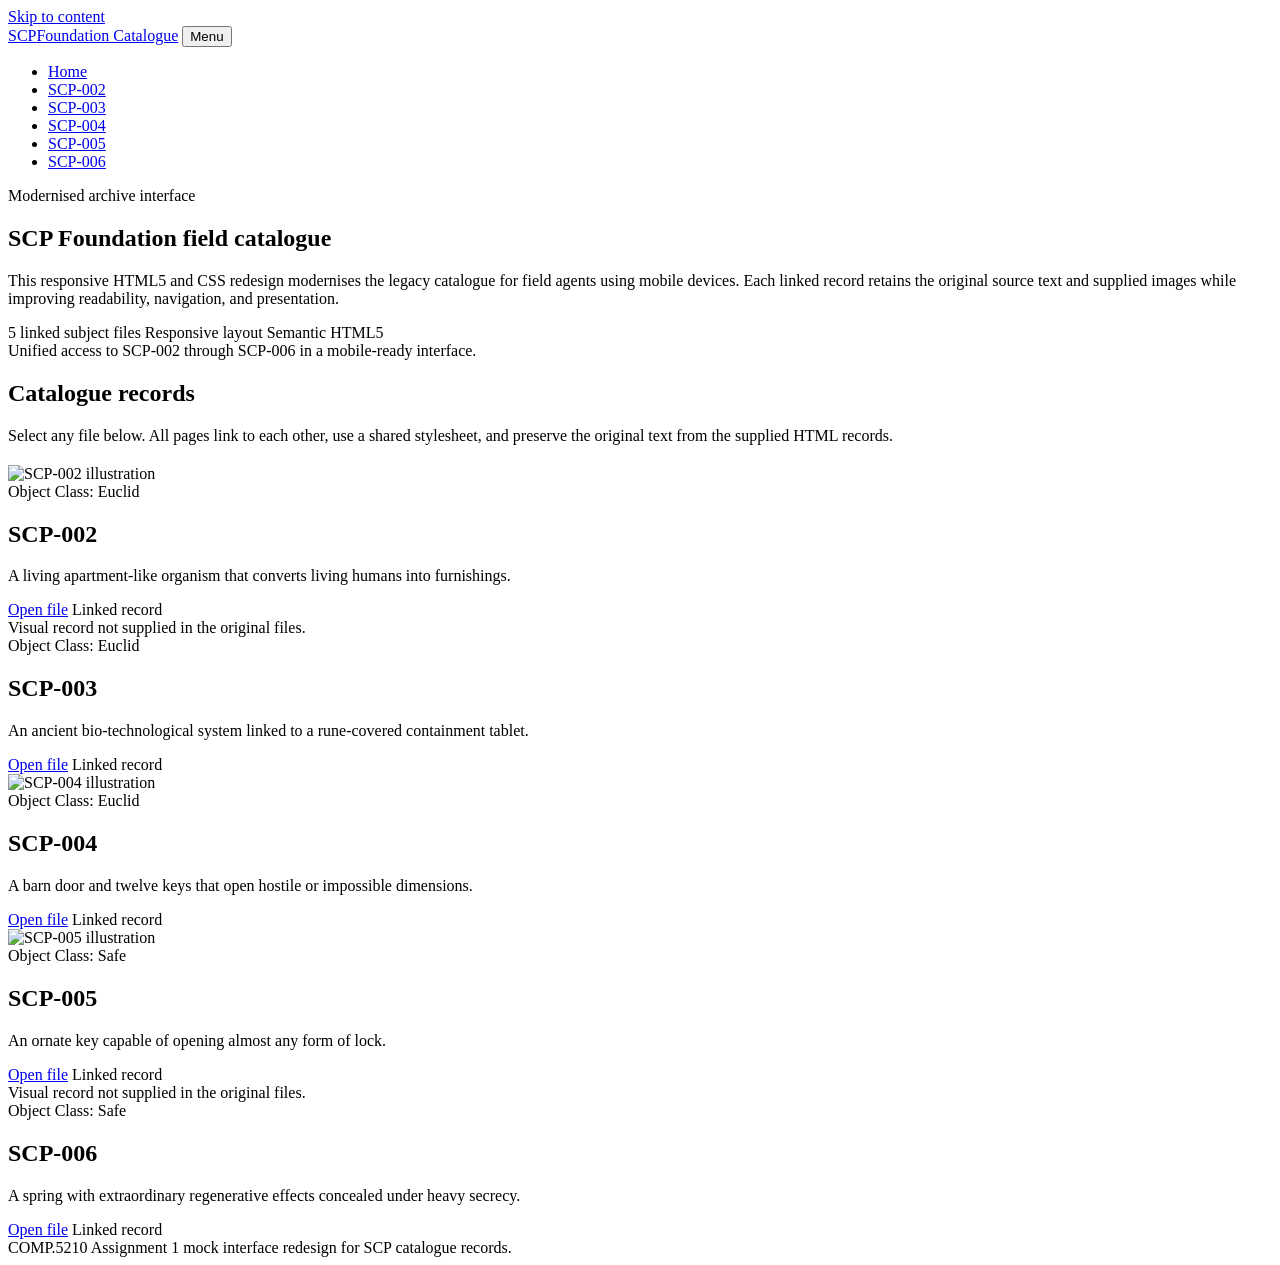
==== index.html @ 7187ea46 "Add files via upload first commit" ====
<!DOCTYPE html>
<html lang="en">
<head>
  <meta charset="UTF-8">
  <meta name="viewport" content="width=device-width, initial-scale=1.0">
  <title>SCP Foundation Catalogue</title>
  <meta name="description" content="Modernised SCP catalogue interface built with semantic HTML5 and responsive CSS.">
  <link rel="stylesheet" href="css/style.css">
</head>
<body>
<a class="skip-link" href="#main-content">Skip to content</a>
<header class="site-header">
  <div class="container header-row">
    <a class="brand" href="index.html"><span class="brand-mark">SCP</span><span>Foundation Catalogue</span></a>
    <button class="menu-toggle" type="button" aria-expanded="false" aria-controls="site-nav">Menu</button>
    <nav class="site-nav" id="site-nav" aria-label="Primary">
      <ul><li><a class="active" href="index.html">Home</a></li>
<li><a class="" href="scp-002.html">SCP-002</a></li>
<li><a class="" href="scp-003.html">SCP-003</a></li>
<li><a class="" href="scp-004.html">SCP-004</a></li>
<li><a class="" href="scp-005.html">SCP-005</a></li>
<li><a class="" href="scp-006.html">SCP-006</a></li></ul>
    </nav>
  </div>
</header>
<main id="main-content">
  <section class="hero">
    <div class="container hero-grid">
      <div class="hero-copy panel">
        <span class="eyebrow">Modernised archive interface</span>
        <h1>SCP Foundation field catalogue</h1>
        <p class="lead">This responsive HTML5 and CSS redesign modernises the legacy catalogue for field agents using mobile devices. Each linked record retains the original source text and supplied images while improving readability, navigation, and presentation.</p>
        <div class="hero-meta">
          <span class="badge">5 linked subject files</span>
          <span class="badge">Responsive layout</span>
          <span class="badge">Semantic HTML5</span>
        </div>
      </div>
      <div class="hero-visual panel image-placeholder">
        Unified access to SCP-002 through SCP-006 in a mobile-ready interface.
      </div>
    </div>
  </section>
  <section class="section">
    <div class="container">
      <div class="content-panel panel" style="margin-bottom:1.25rem;">
        <section>
          <h2>Catalogue records</h2>
          <p>Select any file below. All pages link to each other, use a shared stylesheet, and preserve the original text from the supplied HTML records.</p>
        </section>
      </div>
      <div class="cards">
        
    <article class="card panel">
      <div class="thumb"><img src="images/800px-SCP002.jpg" alt="SCP-002 illustration"></div>
      <div class="body">
        <div class="badge euclid">Object Class: Euclid</div>
        <h2>SCP-002</h2>
        <p>A living apartment-like organism that converts living humans into furnishings.</p>
        <div class="actions">
          <a href="scp-002.html">Open file</a>
          <span class="eyebrow">Linked record</span>
        </div>
      </div>
    </article>
    
    <article class="card panel">
      <div class="thumb"><div class="image-placeholder">Visual record not supplied in the original files.</div></div>
      <div class="body">
        <div class="badge euclid">Object Class: Euclid</div>
        <h2>SCP-003</h2>
        <p>An ancient bio-technological system linked to a rune-covered containment tablet.</p>
        <div class="actions">
          <a href="scp-003.html">Open file</a>
          <span class="eyebrow">Linked record</span>
        </div>
      </div>
    </article>
    
    <article class="card panel">
      <div class="thumb"><img src="images/SCP004_door.jpg" alt="SCP-004 illustration"></div>
      <div class="body">
        <div class="badge euclid">Object Class: Euclid</div>
        <h2>SCP-004</h2>
        <p>A barn door and twelve keys that open hostile or impossible dimensions.</p>
        <div class="actions">
          <a href="scp-004.html">Open file</a>
          <span class="eyebrow">Linked record</span>
        </div>
      </div>
    </article>
    
    <article class="card panel">
      <div class="thumb"><img src="images/SCP-005.jpg" alt="SCP-005 illustration"></div>
      <div class="body">
        <div class="badge safe">Object Class: Safe</div>
        <h2>SCP-005</h2>
        <p>An ornate key capable of opening almost any form of lock.</p>
        <div class="actions">
          <a href="scp-005.html">Open file</a>
          <span class="eyebrow">Linked record</span>
        </div>
      </div>
    </article>
    
    <article class="card panel">
      <div class="thumb"><div class="image-placeholder">Visual record not supplied in the original files.</div></div>
      <div class="body">
        <div class="badge safe">Object Class: Safe</div>
        <h2>SCP-006</h2>
        <p>A spring with extraordinary regenerative effects concealed under heavy secrecy.</p>
        <div class="actions">
          <a href="scp-006.html">Open file</a>
          <span class="eyebrow">Linked record</span>
        </div>
      </div>
    </article>
    
      </div>
    </div>
  </section>
</main>
<footer class="site-footer">
  <div class="container">COMP.5210 Assignment 1 mock interface redesign for SCP catalogue records.</div>
</footer>
<script src="js/script.js"></script>
</body>
</html>
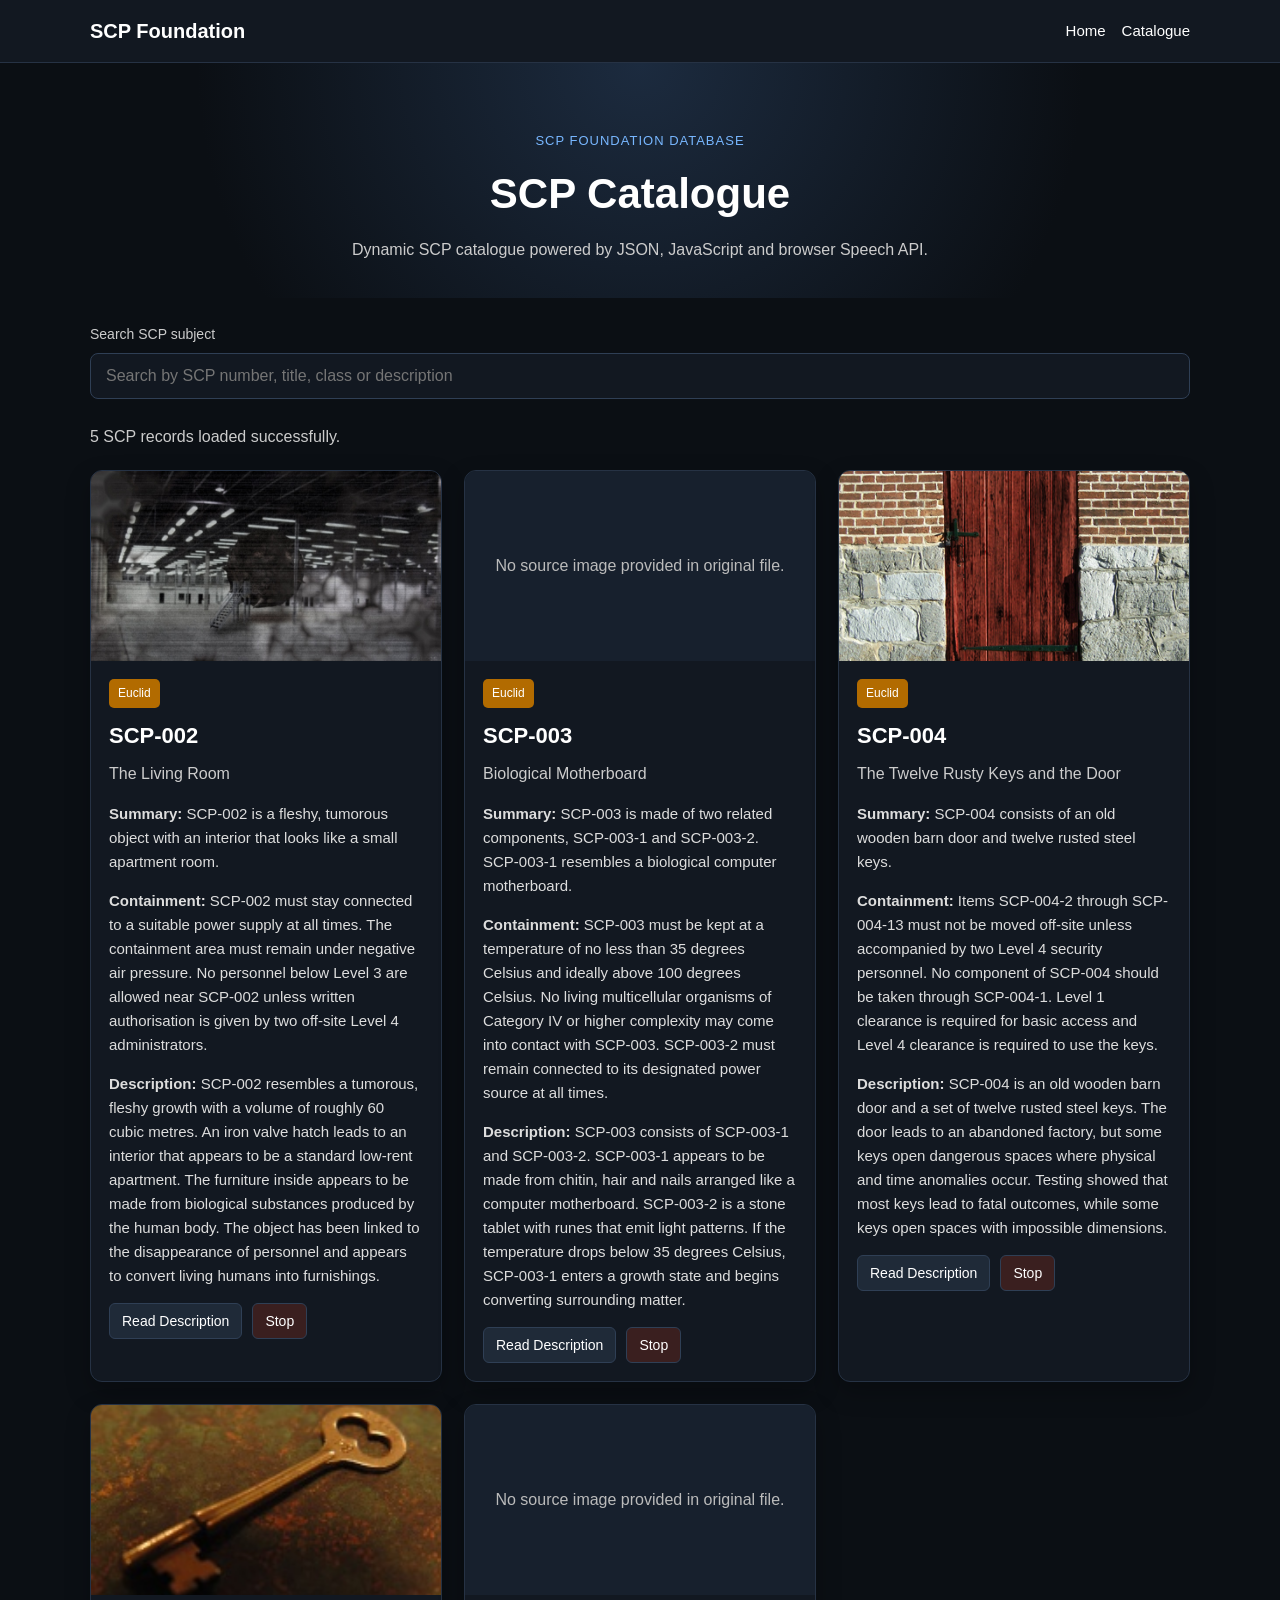
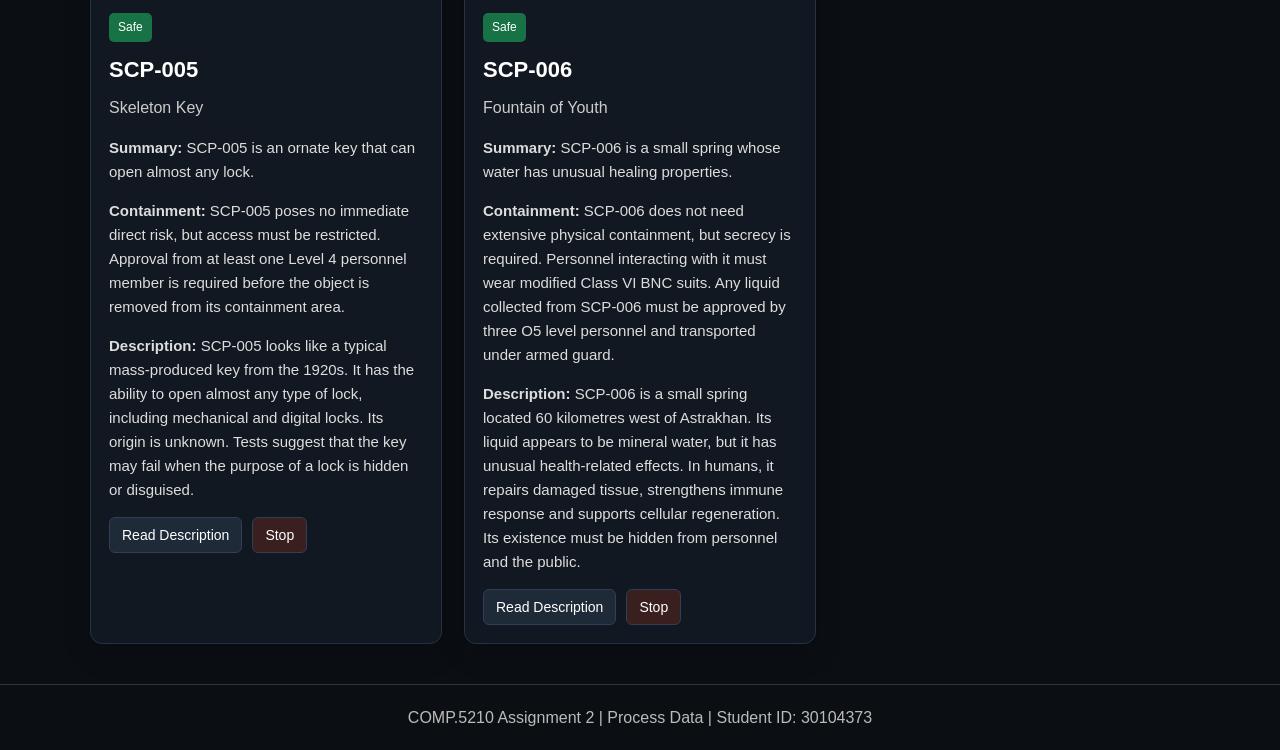
==== commit c2b062a7: "Add files via upload" ====
--- a/index.html
+++ b/index.html
@@ -4,125 +4,63 @@
   <meta charset="UTF-8">
   <meta name="viewport" content="width=device-width, initial-scale=1.0">
   <title>SCP Foundation Catalogue</title>
-  <meta name="description" content="Modernised SCP catalogue interface built with semantic HTML5 and responsive CSS.">
+  <meta name="description" content="Modern SCP catalogue using JSON, JavaScript and Speech API">
   <link rel="stylesheet" href="css/style.css">
 </head>
+
 <body>
-<a class="skip-link" href="#main-content">Skip to content</a>
+
 <header class="site-header">
   <div class="container header-row">
-    <a class="brand" href="index.html"><span class="brand-mark">SCP</span><span>Foundation Catalogue</span></a>
-    <button class="menu-toggle" type="button" aria-expanded="false" aria-controls="site-nav">Menu</button>
-    <nav class="site-nav" id="site-nav" aria-label="Primary">
-      <ul><li><a class="active" href="index.html">Home</a></li>
-<li><a class="" href="scp-002.html">SCP-002</a></li>
-<li><a class="" href="scp-003.html">SCP-003</a></li>
-<li><a class="" href="scp-004.html">SCP-004</a></li>
-<li><a class="" href="scp-005.html">SCP-005</a></li>
-<li><a class="" href="scp-006.html">SCP-006</a></li></ul>
+    <a class="brand" href="index.html">SCP Foundation</a>
+
+    <button class="menu-toggle" type="button" aria-label="Open navigation" aria-expanded="false">
+      Menu
+    </button>
+
+    <nav class="site-nav">
+      <ul>
+        <li><a href="index.html">Home</a></li>
+        <li><a href="#scp-container">Catalogue</a></li>
+      </ul>
     </nav>
   </div>
 </header>
-<main id="main-content">
+
+<main>
   <section class="hero">
-    <div class="container hero-grid">
-      <div class="hero-copy panel">
-        <span class="eyebrow">Modernised archive interface</span>
-        <h1>SCP Foundation field catalogue</h1>
-        <p class="lead">This responsive HTML5 and CSS redesign modernises the legacy catalogue for field agents using mobile devices. Each linked record retains the original source text and supplied images while improving readability, navigation, and presentation.</p>
-        <div class="hero-meta">
-          <span class="badge">5 linked subject files</span>
-          <span class="badge">Responsive layout</span>
-          <span class="badge">Semantic HTML5</span>
-        </div>
-      </div>
-      <div class="hero-visual panel image-placeholder">
-        Unified access to SCP-002 through SCP-006 in a mobile-ready interface.
-      </div>
+    <div class="container">
+      <p class="eyebrow">SCP Foundation Database</p>
+      <h1>SCP Catalogue</h1>
+      <p class="lead">
+        Dynamic SCP catalogue powered by JSON, JavaScript and browser Speech API.
+      </p>
     </div>
   </section>
-  <section class="section">
-    <div class="container">
-      <div class="content-panel panel" style="margin-bottom:1.25rem;">
-        <section>
-          <h2>Catalogue records</h2>
-          <p>Select any file below. All pages link to each other, use a shared stylesheet, and preserve the original text from the supplied HTML records.</p>
-        </section>
-      </div>
-      <div class="cards">
-        
-    <article class="card panel">
-      <div class="thumb"><img src="images/800px-SCP002.jpg" alt="SCP-002 illustration"></div>
-      <div class="body">
-        <div class="badge euclid">Object Class: Euclid</div>
-        <h2>SCP-002</h2>
-        <p>A living apartment-like organism that converts living humans into furnishings.</p>
-        <div class="actions">
-          <a href="scp-002.html">Open file</a>
-          <span class="eyebrow">Linked record</span>
-        </div>
-      </div>
-    </article>
-    
-    <article class="card panel">
-      <div class="thumb"><div class="image-placeholder">Visual record not supplied in the original files.</div></div>
-      <div class="body">
-        <div class="badge euclid">Object Class: Euclid</div>
-        <h2>SCP-003</h2>
-        <p>An ancient bio-technological system linked to a rune-covered containment tablet.</p>
-        <div class="actions">
-          <a href="scp-003.html">Open file</a>
-          <span class="eyebrow">Linked record</span>
-        </div>
-      </div>
-    </article>
-    
-    <article class="card panel">
-      <div class="thumb"><img src="images/SCP004_door.jpg" alt="SCP-004 illustration"></div>
-      <div class="body">
-        <div class="badge euclid">Object Class: Euclid</div>
-        <h2>SCP-004</h2>
-        <p>A barn door and twelve keys that open hostile or impossible dimensions.</p>
-        <div class="actions">
-          <a href="scp-004.html">Open file</a>
-          <span class="eyebrow">Linked record</span>
-        </div>
-      </div>
-    </article>
-    
-    <article class="card panel">
-      <div class="thumb"><img src="images/SCP-005.jpg" alt="SCP-005 illustration"></div>
-      <div class="body">
-        <div class="badge safe">Object Class: Safe</div>
-        <h2>SCP-005</h2>
-        <p>An ornate key capable of opening almost any form of lock.</p>
-        <div class="actions">
-          <a href="scp-005.html">Open file</a>
-          <span class="eyebrow">Linked record</span>
-        </div>
-      </div>
-    </article>
-    
-    <article class="card panel">
-      <div class="thumb"><div class="image-placeholder">Visual record not supplied in the original files.</div></div>
-      <div class="body">
-        <div class="badge safe">Object Class: Safe</div>
-        <h2>SCP-006</h2>
-        <p>A spring with extraordinary regenerative effects concealed under heavy secrecy.</p>
-        <div class="actions">
-          <a href="scp-006.html">Open file</a>
-          <span class="eyebrow">Linked record</span>
-        </div>
-      </div>
-    </article>
-    
-      </div>
-    </div>
+
+  <section class="container controls-section">
+    <label for="searchInput" class="search-label">Search SCP subject</label>
+    <input 
+      type="search" 
+      id="searchInput" 
+      class="search-input" 
+      placeholder="Search by SCP number, title, class or description"
+    >
+  </section>
+
+  <section class="container">
+    <div id="statusMessage" class="status-message">Loading SCP records...</div>
+    <div class="cards" id="scp-container"></div>
   </section>
 </main>
+
 <footer class="site-footer">
-  <div class="container">COMP.5210 Assignment 1 mock interface redesign for SCP catalogue records.</div>
+  <div class="container">
+    COMP.5210 Assignment 2 | Process Data | Student ID: 30104373
+  </div>
 </footer>
+
 <script src="js/script.js"></script>
+
 </body>
-</html>
+</html>
--- a/css/style.css
+++ b/css/style.css
@@ -0,0 +1,279 @@
+* {
+  box-sizing: border-box;
+}
+
+body {
+  margin: 0;
+  font-family: Arial, sans-serif;
+  background: #0b0f14;
+  color: #ffffff;
+  line-height: 1.6;
+}
+
+.container {
+  width: 90%;
+  max-width: 1100px;
+  margin: auto;
+}
+
+/* Header */
+
+.site-header {
+  background: #121821;
+  padding: 15px 0;
+  border-bottom: 1px solid #263244;
+  position: sticky;
+  top: 0;
+  z-index: 10;
+}
+
+.header-row {
+  display: flex;
+  justify-content: space-between;
+  align-items: center;
+}
+
+.brand {
+  color: #ffffff;
+  text-decoration: none;
+  font-size: 20px;
+  font-weight: bold;
+}
+
+.site-nav ul {
+  list-style: none;
+  display: flex;
+  gap: 16px;
+  margin: 0;
+  padding: 0;
+}
+
+.site-nav a {
+  color: #ffffff;
+  text-decoration: none;
+  font-size: 15px;
+}
+
+.site-nav a:hover {
+  color: #78b7ff;
+}
+
+.menu-toggle {
+  display: none;
+}
+
+/* Hero */
+
+.hero {
+  padding: 55px 0 35px;
+  text-align: center;
+  background: radial-gradient(circle at top, #1c2b3f, #0b0f14 65%);
+}
+
+.eyebrow {
+  color: #78b7ff;
+  text-transform: uppercase;
+  letter-spacing: 1px;
+  font-size: 13px;
+  margin-bottom: 8px;
+}
+
+.hero h1 {
+  font-size: 42px;
+  margin: 0 0 10px;
+}
+
+.lead {
+  color: #cccccc;
+  max-width: 650px;
+  margin: auto;
+}
+
+/* Search */
+
+.controls-section {
+  margin-top: 25px;
+  margin-bottom: 25px;
+}
+
+.search-label {
+  display: block;
+  margin-bottom: 8px;
+  color: #cccccc;
+  font-size: 14px;
+}
+
+.search-input {
+  width: 100%;
+  padding: 13px 15px;
+  border-radius: 8px;
+  border: 1px solid #2f3f55;
+  background: #121821;
+  color: #ffffff;
+  font-size: 16px;
+}
+
+.search-input:focus {
+  outline: 2px solid #78b7ff;
+}
+
+/* Status */
+
+.status-message {
+  color: #cccccc;
+  margin-bottom: 20px;
+}
+
+/* Cards */
+
+.cards {
+  display: grid;
+  grid-template-columns: repeat(auto-fit, minmax(260px, 1fr));
+  gap: 22px;
+  margin-bottom: 40px;
+}
+
+.card {
+  background: #121821;
+  border: 1px solid #263244;
+  border-radius: 12px;
+  overflow: hidden;
+  box-shadow: 0 10px 25px rgba(0, 0, 0, 0.25);
+}
+
+.card:hover {
+  transform: translateY(-4px);
+  transition: 0.2s ease;
+}
+
+.thumb {
+  background: #1c1c1c;
+  min-height: 190px;
+}
+
+.thumb img {
+  width: 100%;
+  height: 190px;
+  object-fit: cover;
+  display: block;
+}
+
+.image-placeholder {
+  min-height: 190px;
+  display: flex;
+  align-items: center;
+  justify-content: center;
+  text-align: center;
+  padding: 20px;
+  color: #bbbbbb;
+  background: #17202d;
+}
+
+.body {
+  padding: 18px;
+}
+
+.body h2 {
+  margin-top: 0;
+  margin-bottom: 8px;
+  font-size: 22px;
+}
+
+.body h3 {
+  margin: 0 0 12px;
+  color: #cccccc;
+  font-size: 16px;
+  font-weight: normal;
+}
+
+.body p {
+  color: #dddddd;
+  font-size: 15px;
+}
+
+.badge {
+  display: inline-block;
+  padding: 5px 9px;
+  font-size: 12px;
+  border-radius: 5px;
+  margin-bottom: 10px;
+  color: #ffffff;
+}
+
+.safe {
+  background: #177245;
+}
+
+.euclid {
+  background: #b26b00;
+}
+
+.actions {
+  margin-top: 15px;
+  display: flex;
+  gap: 10px;
+  flex-wrap: wrap;
+}
+
+button {
+  background: #1f2a38;
+  color: #ffffff;
+  border: 1px solid #2f3f55;
+  padding: 9px 12px;
+  border-radius: 6px;
+  cursor: pointer;
+  font-size: 14px;
+}
+
+button:hover {
+  background: #2f3f55;
+}
+
+.stop-button {
+  background: #3a1f1f;
+}
+
+.stop-button:hover {
+  background: #5a2b2b;
+}
+
+/* Footer */
+
+.site-footer {
+  margin-top: 30px;
+  text-align: center;
+  padding: 20px;
+  color: #bbbbbb;
+  border-top: 1px solid #333333;
+}
+
+/* Mobile */
+
+@media (max-width: 768px) {
+  .header-row {
+    flex-wrap: wrap;
+  }
+
+  .menu-toggle {
+    display: block;
+  }
+
+  .site-nav {
+    display: none;
+    width: 100%;
+    margin-top: 15px;
+  }
+
+  .site-nav.open {
+    display: block;
+  }
+
+  .site-nav ul {
+    flex-direction: column;
+    gap: 8px;
+  }
+
+  .hero h1 {
+    font-size: 32px;
+  }
+}
